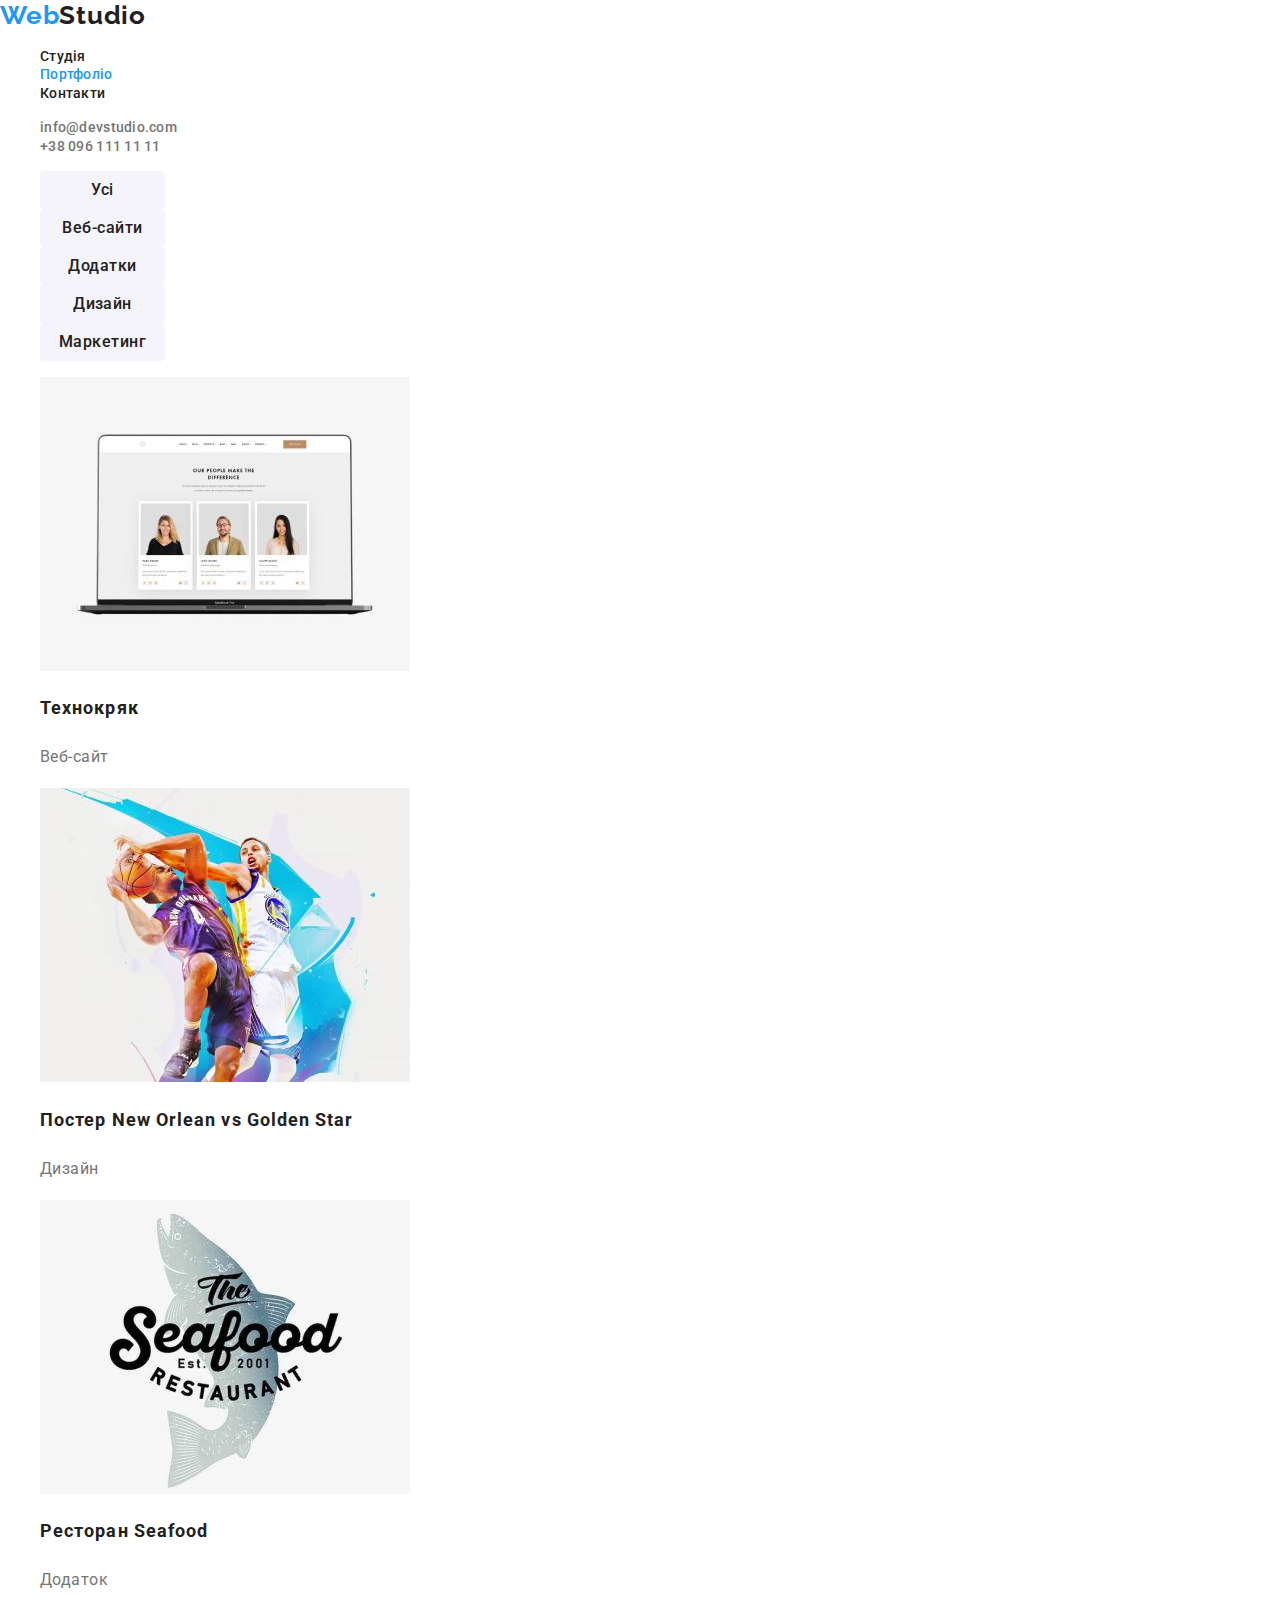
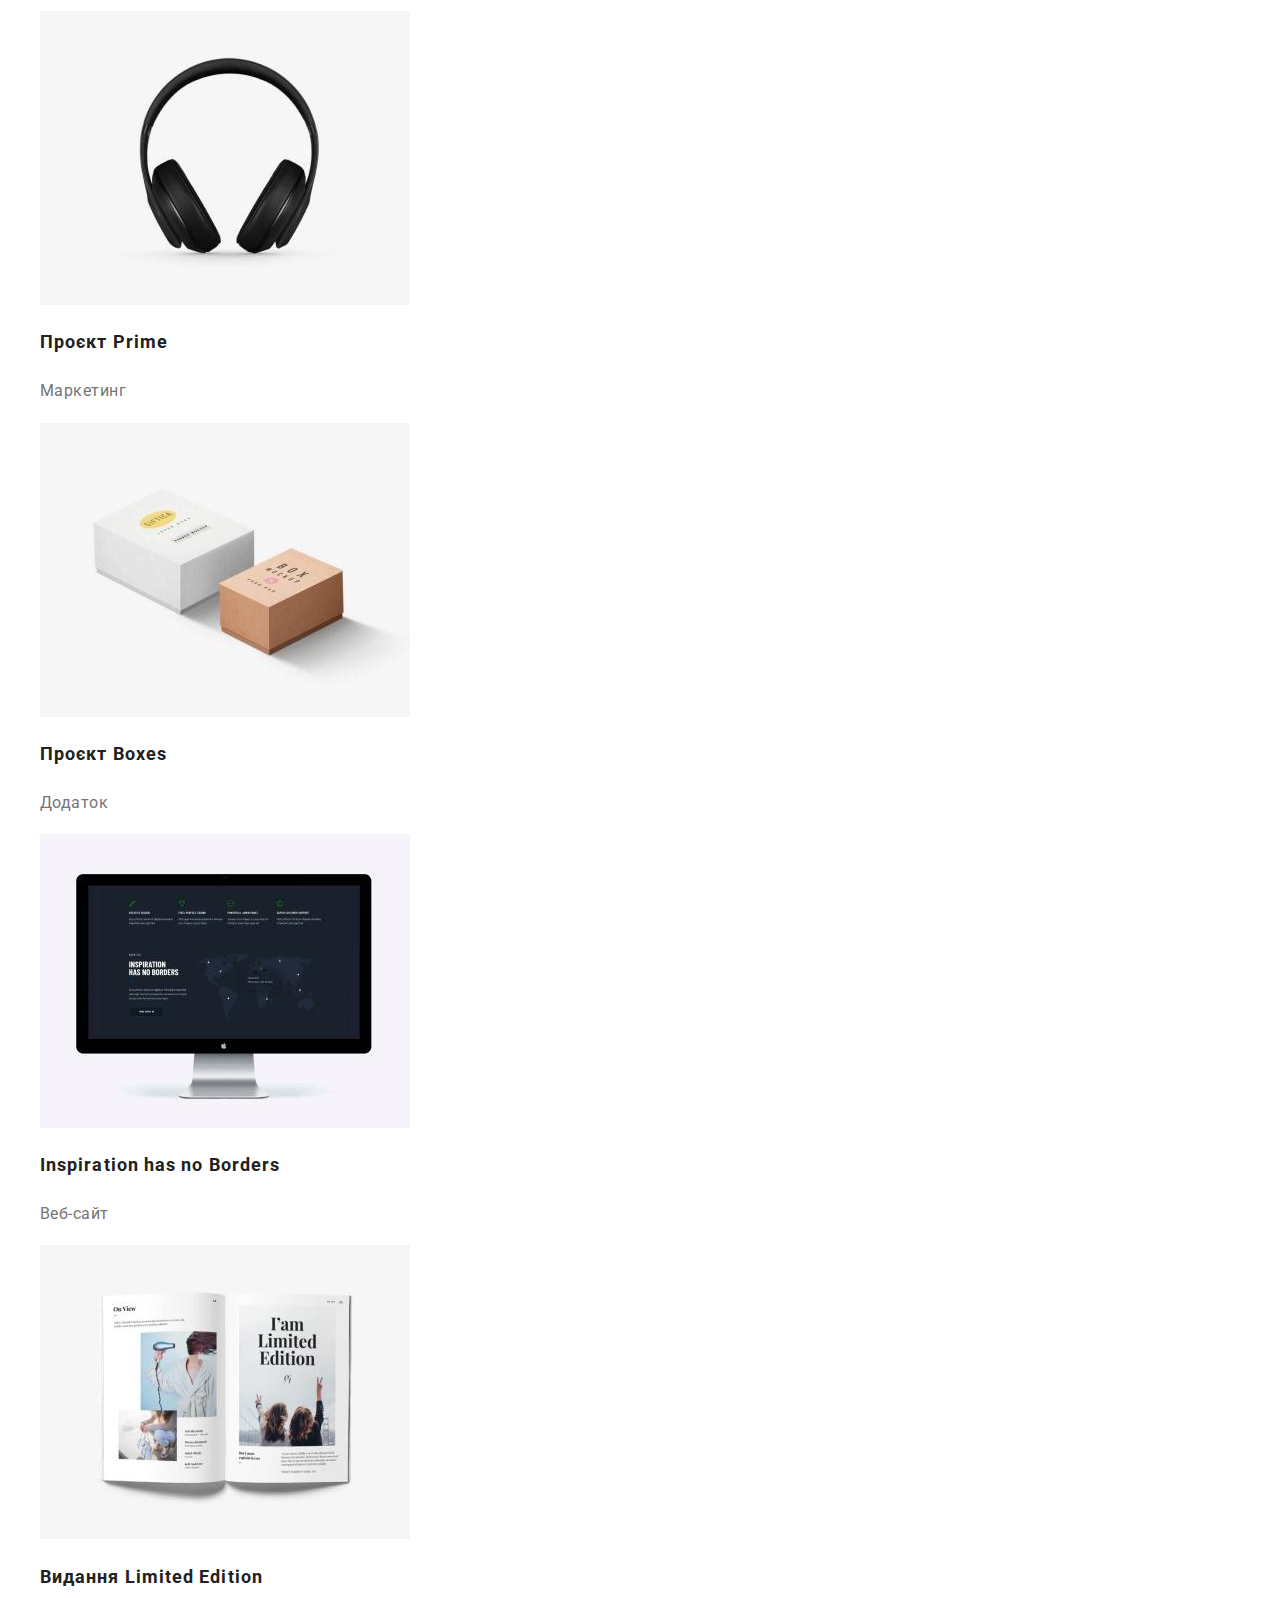
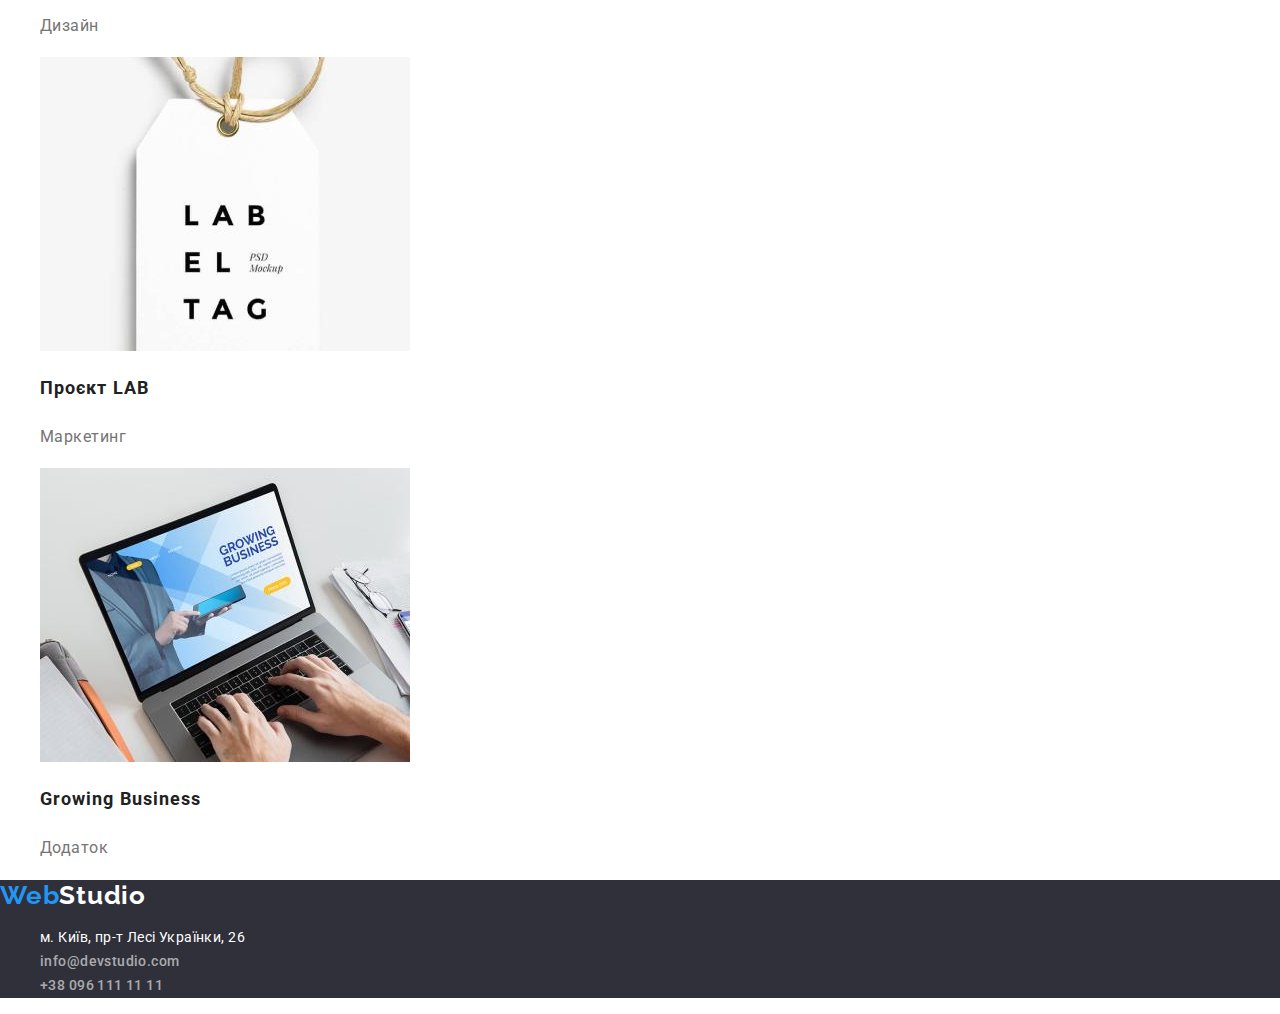
==== portfolio.html @ ff0827ec "start" ====
<!DOCTYPE html>
<html lang="en">
<head>
    <meta charset="UTF-8">
    <meta http-equiv="X-UA-Compatible" content="IE=edge">
    <meta name="viewport" content="width=device-width, initial-scale=1.0">
    <title>Портфоліо</title>
    <link
        rel="stylesheet"
        href="https://cdnjs.cloudflare.com/ajax/libs/modern-normalize/1.0.0/modern-normalize.min.css"
    />
    <link rel="stylesheet" href="./css/styles.css">
    <link href="https://fonts.googleapis.com/css2?family=Raleway:wght@700&family=Roboto:wght@400;500;700;900&display=swap" rel="stylesheet">


</head>
<body>

    <header>
        <nav>
            <a class="logo link" href="/">
                <span>Web</span>Studio
            </a>
    
            <ul class="menu list">
                <li><a class="menu-link link" href="./index.html">Студія</a></li>
                <li><a class="menu-link link active" href="./portfolio.html">Портфоліо</a></li>
                <li><a class="menu-link link" href="">Контакти</a></li>
            </ul>
        </nav>
        <ul class="contact list">
            <li><a class="contact-link link" href="mailto:info@devstudio.com">info@devstudio.com</a></li>
            <li><a class="contact-link link" href="tel:+380961111111">+38 096 111 11 11</a></li>
        </ul>
    </header>

    <main>


        <section class="portfolio">
            <h1>Портфоліо</h1>

                <ul class="filters list">
                    <li><button class="button" type="button">Усі</button></li>
                    <li><button class="button" type="button">Веб-сайти</button></li>
                    <li><button class="button" type="button">Додатки</button></li>
                    <li><button class="button" type="button">Дизайн</button></li>
                    <li><button class="button" type="button">Маркетинг</button></li>
                </ul>

                <ul class="projects list">
                    <li>
                        <img src="images/project1.jpg" alt="Технокряк" width="370" height="294">
                        <h2 class="projects-title">Технокряк</h2>
                        <p class="projects-text">Веб-сайт</p>
                    </li>
                    <li>
                        <img src="images/project2.jpg" alt="Постер New Orlean vs Golden Star" width="370" height="294">
                        <h2 class="projects-title">Постер New Orlean vs Golden Star</h2>
                        <p class="projects-text">Дизайн</p>
                    </li>
                    <li>
                        <img src="images/project3.jpg" alt="Ресторан Seafood" width="370" height="294">
                        <h2 class="projects-title">Ресторан Seafood</h2>
                        <p class="projects-text">Додаток</p>
                    </li>
                    <li>
                        <img src="images/project4.jpg" alt="Проєкт Prime" width="370" height="294">
                        <h2 class="projects-title">Проєкт Prime</h2>
                        <p class="projects-text">Маркетинг</p>
                    </li>
                    <li>
                        <img src="images/project5.jpg" alt="Проєкт Boxes" width="370" height="294">
                        <h2 class="projects-title">Проєкт Boxes</h2>
                        <p class="projects-text">Додаток</p>
                    </li>
                    <li>
                        <img src="images/project6.jpg" alt="Inspiration has no Borders" width="370" height="294">
                        <h2 class="projects-title">Inspiration has no Borders</h2>
                        <p class="projects-text">Веб-сайт</p>
                    </li>
                    <li>
                        <img src="images/project7.jpg" alt="Видання Limited Edition" width="370" height="294">
                        <h2 class="projects-title">Видання Limited Edition</h2>
                        <p class="projects-text">Дизайн</p>
                    </li>
                    <li>
                        <img src="images/project8.jpg" alt="Проєкт LAB" width="370" height="294">
                        <h2 class="projects-title">Проєкт LAB</h2>
                        <p class="projects-text">Маркетинг</p>
                    </li>
                    <li>
                        <img src="images/project9.jpg" alt="Growing Business" width="370" height="294">
                        <h2 class="projects-title">Growing Business</h2>
                        <p class="projects-text">Додаток</p>
                    </li>
                </ul>

        </section>
    </main>

    <footer>
        <a class="logo logo-footer link" href="/"><span>Web</span>Studio</a>
        <address>
            <ul class="contact list">
                <li>
                    <a class="adress adress-footer link" href="https://goo.gl/maps/uo4PSPGy8gMgeVrE9" target="_blank"  rel="noopener noreferrer" >
                        м. Київ, пр-т Лесі Українки, 26
                    </a>
                </li>
                <li><a class="contact-link contact-link-footer link" href="mailto:info@devstudio.com">info@devstudio.com</a></li>
                <li><a class="contact-link contact-link-footer link" href="tel:+380961111111">+38 096 111 11 11</a></li>
            </ul>
        </address>
    </footer>

</body>
</html>
---- css/styles.css ----
:root {
    --background-color: #2F303A;
    --brand-color: #2196F3;
    --white-color: #ffff;
    --black-color: #212121;
  }

body {
    font-family: 'Roboto', 'Raleway', sans-serif;
    color: var(--black-color);
    max-width: 1600px;
    position: relative;
    background: var(--white-color);
    font-style: normal;
    font-weight: 400
}

.link {
    text-decoration: none;
    color: var(--black-color);
}

.list {
    list-style-type: none;
}

.button {
    cursor: pointer;
}

.logo {
    font-family: 'Raleway';
    font-weight: 700;
    font-size: 26px;
    line-height: 1.19;
    letter-spacing: 0.03em;
    color:  var(--black-color);
}

.logo span {
    color: var(--brand-color);
}

.menu-link {
    font-weight: 500;
    font-size: 14px;
    line-height: 1.14;
    letter-spacing: 0.02em;
}

.menu-link:hover,
.menu-link:focus {
    color: var(--brand-color);
}

.menu .active {
    color: var(--brand-color);
}

.contact-link {
    font-style: normal;
    font-weight: 500;
    font-size: 14px;
    line-height: 1.14;
    letter-spacing: 0.02em;
    color: #757575;
}

.contact-link:hover,
.contact-link:focus,
.adress:hover,
.adress:focus {
    color: var(--brand-color);
}

.banner {
    background-color: var(--background-color);
}

.banner .banner-title {
    font-weight: 900;
    font-size: 44px;
    line-height: 1.36;
    text-align: center;
    letter-spacing: 0.06em;
    text-transform: uppercase;
    color: var(--white-color);
}

.banner .button:focus,
.banner .button:hover {
    background-color: var(--brand-color);
    color: var(--white-color);
}

.banner .button {
    width: 216px;
    height: 50px;
    left: 692px;
    top: 430px;
    background: var(--brand-color);
    box-shadow: 0px 4px 4px rgba(0, 0, 0, 0.15);
    border-radius: 4px;
    font-weight: 700;
    font-size: 16px;
    line-height: 1.88;
    align-items: center;
    text-align: center;
    letter-spacing: 0.06em;
    color: var(--white-color);
    border: none;
}

.features > h2 {
    display: none;
}

.features .features-list-title {
    font-weight: 700;
    font-size: 14px;
    line-height: 1.14;
    letter-spacing: 0.03em;
    text-transform: uppercase;
}

.features .features-list-text {
    font-size: 14px;
    line-height: 1.71;
    letter-spacing: 0.03em;
    color: #757575;
}

.doing .doing-title {
    font-weight: 700;
    font-size: 36px;
    line-height: 1.17;
    text-align: center;
    letter-spacing: 0.03em;
}

.team .team-title {
    font-weight: 700;
    font-size: 36px;
    line-height: 1.17;
    text-align: center;
    letter-spacing: 0.03em;
}

.team .team-list-title {
    font-weight: 500;
    font-size: 16px;
    line-height: 1.19;
    text-align: center;
    letter-spacing: 0.03em;
}

.team .team-list-text {
    font-size: 16px;
    line-height: 1.19;
    text-align: center;
    letter-spacing: 0.03em;
    color: #757575;
}

.portfolio > h1 {
    display: none;
}

.filters .button {
    background-color: #F5F4FA;
    border-radius: 4px;
    width: 125px;
    height: 38px;
    left: 593px;
    top: 174px;
    font-weight: 500;
    font-size: 16px;
    line-height: 1.63;
    text-align: center;
    letter-spacing: 0.03em;
    color:  var(--black-color);
    border: none;
}

.filters .button:focus,
.filters .button:hover {
    background-color: var(--brand-color);
    color: var(--white-color);
}

.projects .projects-title {
    font-weight: 700;
    font-size: 18px;
    line-height: 2;
    letter-spacing: 0.06em;
}

.projects .projects-text {
    font-size: 16px;
    line-height: 1.88;
    letter-spacing: 0.03em;
    color: #757575;
}

.logo-footer {
    color: var(--white-color);
}

.adress-footer {
    color: var(--white-color);
    font-style: normal;
    font-size: 14px;
    line-height: 1.71;
    letter-spacing: 0.03em;
}

.contact-link-footer {
    font-size: 14px;
    line-height: 1.71;
    letter-spacing: 0.03em;
    color: rgba(255, 255, 255, 0.6);
}

footer {
    background-color: var(--background-color);
}
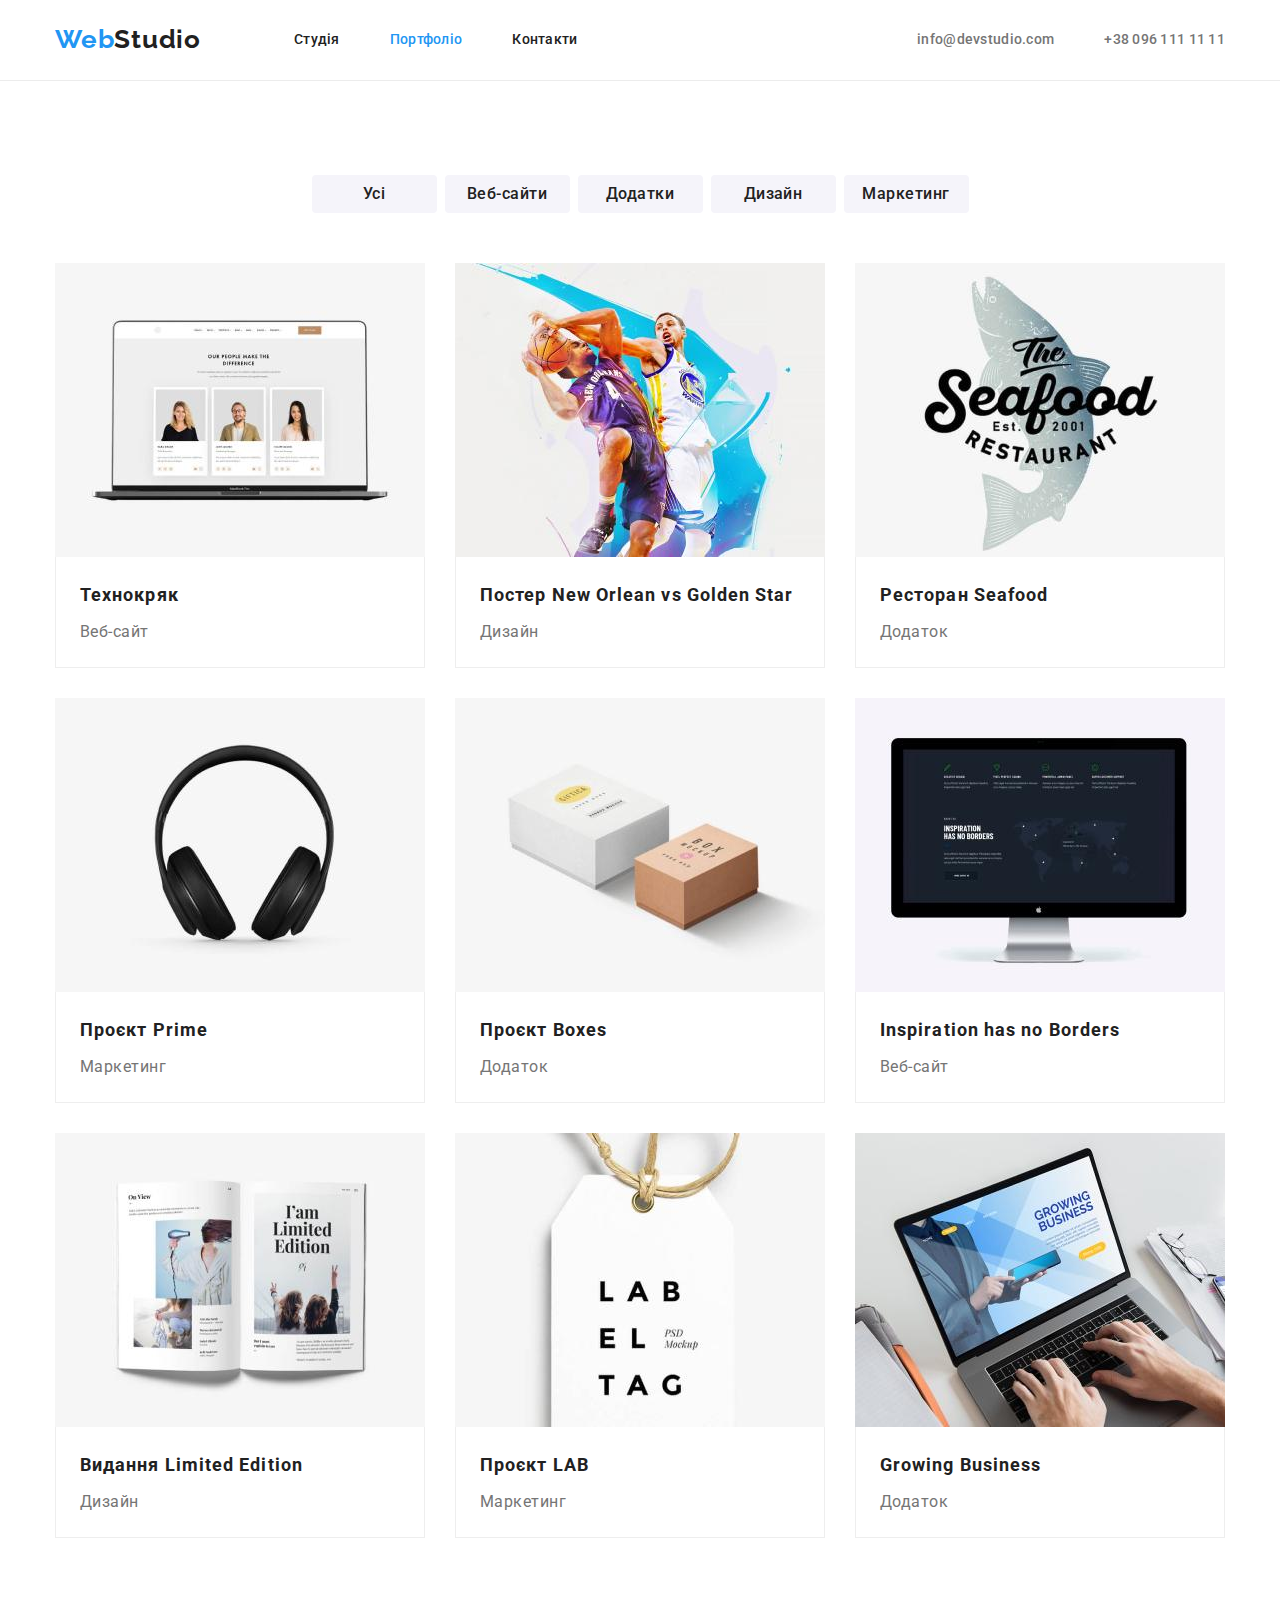
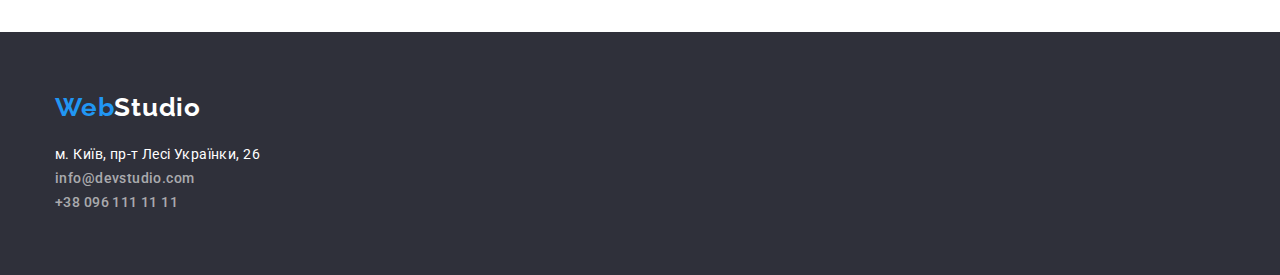
==== commit 7ac5a9fb: "finish module 3" ====
--- a/portfolio.html
+++ b/portfolio.html
@@ -16,103 +16,129 @@
 </head>
 <body>
 
-    <header>
-        <nav>
-            <a class="logo link" href="/">
-                <span>Web</span>Studio
-            </a>
-    
-            <ul class="menu list">
-                <li><a class="menu-link link" href="./index.html">Студія</a></li>
-                <li><a class="menu-link link active" href="./portfolio.html">Портфоліо</a></li>
-                <li><a class="menu-link link" href="">Контакти</a></li>
+    <!-- HEADER -->
+    <header class="page-header">
+        <div class="container page-header-container">
+            <nav class="page-navigation">
+                <a class="logo link" href="/">
+                    <span>Web</span>Studio
+                </a>
+        
+                <ul class="menu list">
+                    <li class="menu-item"><a class="menu-link link" href="./index.html">Студія</a></li>
+                    <li class="menu-item"><a class="menu-link link active" href="./portfolio.html">Портфоліо</a></li>
+                    <li class="menu-item"><a class="menu-link link" href="">Контакти</a></li>
+                </ul>
+            </nav>
+            <ul class="contact-header list">
+                <li><a class="contact-link contact-header-link link" href="mailto:info@devstudio.com">info@devstudio.com</a></li>
+                <li><a class="contact-link contact-header-link link" href="tel:+380961111111">+38 096 111 11 11</a></li>
             </ul>
-        </nav>
-        <ul class="contact list">
-            <li><a class="contact-link link" href="mailto:info@devstudio.com">info@devstudio.com</a></li>
-            <li><a class="contact-link link" href="tel:+380961111111">+38 096 111 11 11</a></li>
-        </ul>
+        </div>
     </header>
 
     <main>
 
-
-        <section class="portfolio">
-            <h1>Портфоліо</h1>
-
-                <ul class="filters list">
-                    <li><button class="button" type="button">Усі</button></li>
-                    <li><button class="button" type="button">Веб-сайти</button></li>
-                    <li><button class="button" type="button">Додатки</button></li>
-                    <li><button class="button" type="button">Дизайн</button></li>
-                    <li><button class="button" type="button">Маркетинг</button></li>
-                </ul>
-
-                <ul class="projects list">
-                    <li>
-                        <img src="images/project1.jpg" alt="Технокряк" width="370" height="294">
-                        <h2 class="projects-title">Технокряк</h2>
-                        <p class="projects-text">Веб-сайт</p>
-                    </li>
-                    <li>
-                        <img src="images/project2.jpg" alt="Постер New Orlean vs Golden Star" width="370" height="294">
-                        <h2 class="projects-title">Постер New Orlean vs Golden Star</h2>
-                        <p class="projects-text">Дизайн</p>
-                    </li>
-                    <li>
-                        <img src="images/project3.jpg" alt="Ресторан Seafood" width="370" height="294">
-                        <h2 class="projects-title">Ресторан Seafood</h2>
-                        <p class="projects-text">Додаток</p>
-                    </li>
-                    <li>
-                        <img src="images/project4.jpg" alt="Проєкт Prime" width="370" height="294">
-                        <h2 class="projects-title">Проєкт Prime</h2>
-                        <p class="projects-text">Маркетинг</p>
-                    </li>
-                    <li>
-                        <img src="images/project5.jpg" alt="Проєкт Boxes" width="370" height="294">
-                        <h2 class="projects-title">Проєкт Boxes</h2>
-                        <p class="projects-text">Додаток</p>
-                    </li>
-                    <li>
-                        <img src="images/project6.jpg" alt="Inspiration has no Borders" width="370" height="294">
-                        <h2 class="projects-title">Inspiration has no Borders</h2>
-                        <p class="projects-text">Веб-сайт</p>
-                    </li>
-                    <li>
-                        <img src="images/project7.jpg" alt="Видання Limited Edition" width="370" height="294">
-                        <h2 class="projects-title">Видання Limited Edition</h2>
-                        <p class="projects-text">Дизайн</p>
-                    </li>
-                    <li>
-                        <img src="images/project8.jpg" alt="Проєкт LAB" width="370" height="294">
-                        <h2 class="projects-title">Проєкт LAB</h2>
-                        <p class="projects-text">Маркетинг</p>
-                    </li>
-                    <li>
-                        <img src="images/project9.jpg" alt="Growing Business" width="370" height="294">
-                        <h2 class="projects-title">Growing Business</h2>
-                        <p class="projects-text">Додаток</p>
-                    </li>
-                </ul>
+        <!-- PORTFOLIO -->
+        <section class="portfolio-section section">
+            <div class="container">
+                <h1 class="visually-hidden">Портфоліо</h1>
+    
+                    <ul class="filters-list list">
+                        <li class="filters-list-item"><button class="button" type="button">Усі</button></li>
+                        <li class="filters-list-item"><button class="button" type="button">Веб-сайти</button></li>
+                        <li class="filters-list-item"><button class="button" type="button">Додатки</button></li>
+                        <li class="filters-list-item"><button class="button" type="button">Дизайн</button></li>
+                        <li class="filters-list-item"><button class="button" type="button">Маркетинг</button></li>
+                    </ul>
+    
+                    <ul class="projects-list list">
+                        <li class="project-list-item">
+                            <img src="images/project1.jpg" alt="Технокряк" width="370" height="294">
+                            <div class="project-descr">
+                                <h2 class="project-title">Технокряк</h2>
+                                <p class="project-text">Веб-сайт</p>
+                            </div>
+                        </li>
+                        <li class="project-list-item">
+                            <img src="images/project2.jpg" alt="Постер New Orlean vs Golden Star" width="370" height="294">
+<div class="project-descr">
+                                <h2 class="project-title">Постер New Orlean vs Golden Star</h2>
+                                <p class="project-text">Дизайн</p>
+</div>
+                        </li>
+                        <li class="project-list-item">
+                            <img src="images/project3.jpg" alt="Ресторан Seafood" width="370" height="294">
+                            <div class="project-descr">
+                                <h2 class="project-title">Ресторан Seafood</h2>
+                                <p class="project-text">Додаток</p>
+                            </div>
+                        </li>
+                        <li class="project-list-item">
+                            <img src="images/project4.jpg" alt="Проєкт Prime" width="370" height="294">
+                            <div class="project-descr">
+                                <h2 class="project-title">Проєкт Prime</h2>
+                                <p class="project-text">Маркетинг</p>
+                            </div>
+                        </li>
+                        <li class="project-list-item">
+                            <img src="images/project5.jpg" alt="Проєкт Boxes" width="370" height="294">
+                            <div class="project-descr">
+                                <h2 class="project-title">Проєкт Boxes</h2>
+                                <p class="project-text">Додаток</p>
+                            </div>
+                        </li>
+                        <li class="project-list-item">
+                            <img src="images/project6.jpg" alt="Inspiration has no Borders" width="370" height="294">
+                            <div class="project-descr">
+                                <h2 class="project-title">Inspiration has no Borders</h2>
+                                <p class="project-text">Веб-сайт</p>
+                            </div>
+                        </li>
+                        <li class="project-list-item">
+                            <img src="images/project7.jpg" alt="Видання Limited Edition" width="370" height="294">
+                            <div class="project-descr">
+                                <h2 class="project-title">Видання Limited Edition</h2>
+                                <p class="project-text">Дизайн</p>
+                            </div>
+                        </li>
+                        <li class="project-list-item">
+                            <img src="images/project8.jpg" alt="Проєкт LAB" width="370" height="294">
+                            <div class="project-descr">
+                                <h2 class="project-title">Проєкт LAB</h2>
+                                <p class="project-text">Маркетинг</p>
+                            </div>
+                        </li>
+                        <li class="project-list-item">
+                            <img src="images/project9.jpg" alt="Growing Business" width="370" height="294">
+                            <div class="project-descr">
+                                <h2 class="project-title">Growing Business</h2>
+                                <p class="project-text">Додаток</p>
+                            </div class="project-descr">
+                        </li>
+                    </ul>
+            </div>
 
         </section>
     </main>
 
-    <footer>
-        <a class="logo logo-footer link" href="/"><span>Web</span>Studio</a>
-        <address>
-            <ul class="contact list">
-                <li>
-                    <a class="adress adress-footer link" href="https://goo.gl/maps/uo4PSPGy8gMgeVrE9" target="_blank"  rel="noopener noreferrer" >
-                        м. Київ, пр-т Лесі Українки, 26
-                    </a>
-                </li>
-                <li><a class="contact-link contact-link-footer link" href="mailto:info@devstudio.com">info@devstudio.com</a></li>
-                <li><a class="contact-link contact-link-footer link" href="tel:+380961111111">+38 096 111 11 11</a></li>
-            </ul>
-        </address>
-    </footer>
+        <!-- FOOTER -->
+        <footer class="footer">
+            <div class="container">
+                <a class="logo logo-footer link" href="/"><span>Web</span>Studio</a>
+                <address>
+                    <ul class="contact-footer list">
+                        <li>
+                            <a class="adress adress-footer link" href="https://goo.gl/maps/uo4PSPGy8gMgeVrE9" target="_blank"  rel="noopener noreferrer" >
+                                м. Київ, пр-т Лесі Українки, 26
+                            </a>
+                        </li>
+                        <li><a class="contact-link contact-link-footer link" href="mailto:info@devstudio.com">info@devstudio.com</a></li>
+                        <li><a class="contact-link contact-link-footer link" href="tel:+380961111111">+38 096 111 11 11</a></li>
+                    </ul>
+                </address>
+            </div>
+        </footer>
 
 </body>
 </html>--- a/css/styles.css
+++ b/css/styles.css
@@ -8,13 +8,37 @@
 body {
     font-family: 'Roboto', 'Raleway', sans-serif;
     color: var(--black-color);
-    max-width: 1600px;
-    position: relative;
     background: var(--white-color);
     font-style: normal;
     font-weight: 400
 }
 
+h1,
+h2,
+h3,
+h4,
+h5,
+h6,
+p {
+  margin-top: 0;
+  margin-bottom: 0;
+}
+
+ul,
+ol {
+  margin-top: 0;
+  margin-bottom: 0;
+  padding-left: 0;
+}
+
+img {
+  display: block;
+}
+
+button {
+  cursor: pointer;
+}
+
 .link {
     text-decoration: none;
     color: var(--black-color);
@@ -26,7 +50,34 @@
 
 .button {
     cursor: pointer;
-}
+    border: none;
+}
+
+.visually-hidden {
+    position: absolute;
+    width: 1px;
+    height: 1px;
+    margin: -1px;
+    padding: 0;
+    overflow: hidden;
+    border: 0;
+    clip: rect(0 0 0 0);
+}
+
+.container {
+    width: 1200px;
+    padding-left: 15px;
+    padding-right: 15px;
+    margin-left: auto;
+    margin-right: auto;
+}
+
+.section {
+    padding-top: 94px;
+    padding-bottom: 94px;
+}
+
+/* ==================== COMPONENTS ==================== */
 
 .logo {
     font-family: 'Raleway';
@@ -41,20 +92,31 @@
     color: var(--brand-color);
 }
 
-.menu-link {
-    font-weight: 500;
-    font-size: 14px;
-    line-height: 1.14;
-    letter-spacing: 0.02em;
-}
-
-.menu-link:hover,
-.menu-link:focus {
-    color: var(--brand-color);
-}
-
-.menu .active {
-    color: var(--brand-color);
+/* ==================== COMPONENTS ==================== */
+
+/* ==================== HEADER ==================== */
+
+.page-header {
+    padding-top: 24px;
+    padding-bottom: 25px;
+    border-bottom: 1px solid #ECECEC;
+}
+
+.page-header-container {
+    display: flex;
+    align-items: center;
+}
+
+.page-navigation {
+    display: flex;
+    align-items: center;
+    column-gap: 93px;
+}
+
+.contact-header {
+    display: flex;
+    column-gap: 50px;
+    margin-left: auto;
 }
 
 .contact-link {
@@ -73,11 +135,37 @@
     color: var(--brand-color);
 }
 
-.banner {
+.menu {
+    display: flex;
+    column-gap: 50px;
+}
+
+.menu-link {
+    font-weight: 500;
+    font-size: 14px;
+    line-height: 1.14;
+    letter-spacing: 0.02em;
+}
+
+.menu-link:hover,
+.menu-link:focus {
+    color: var(--brand-color);
+}
+
+.page-navigation .active {
+    color: var(--brand-color);
+}
+
+/* ==================== HEADER ==================== */
+
+/* ==================== HERO ==================== */
+
+.hero {
     background-color: var(--background-color);
 }
 
-.banner .banner-title {
+.hero .hero-title {
+    width: 696px;
     font-weight: 900;
     font-size: 44px;
     line-height: 1.36;
@@ -85,88 +173,149 @@
     letter-spacing: 0.06em;
     text-transform: uppercase;
     color: var(--white-color);
-}
-
-.banner .button:focus,
-.banner .button:hover {
+    margin-top: 153px;
+    margin-left: auto;
+    margin-right: auto;
+}
+
+.hero .button:focus,
+.hero .button:hover {
     background-color: var(--brand-color);
     color: var(--white-color);
 }
 
-.banner .button {
-    width: 216px;
-    height: 50px;
-    left: 692px;
-    top: 430px;
+.hero .button {
+    /* min-width: 216px;
+    height: 50px; */
+    min-width: 216px;
+    padding: 10px 32px;
     background: var(--brand-color);
-    box-shadow: 0px 4px 4px rgba(0, 0, 0, 0.15);
     border-radius: 4px;
     font-weight: 700;
     font-size: 16px;
     line-height: 1.88;
-    align-items: center;
-    text-align: center;
     letter-spacing: 0.06em;
     color: var(--white-color);
-    border: none;
-}
-
-.features > h2 {
-    display: none;
-}
-
-.features .features-list-title {
+    display: block;
+    margin: 30px auto 153px;
+}
+
+/* ==================== HERO ==================== */
+
+/* ==================== FEATURES ==================== */
+
+.features {
+    display: flex;
+    gap: 30px;
+}
+
+.features-card {
+    flex-basis: calc((100% - 90px) / 4);
+}
+
+.features-list-title {
     font-weight: 700;
     font-size: 14px;
     line-height: 1.14;
     letter-spacing: 0.03em;
     text-transform: uppercase;
-}
-
-.features .features-list-text {
+    padding-bottom: 10px;
+}
+
+.features-list-text {
     font-size: 14px;
     line-height: 1.71;
     letter-spacing: 0.03em;
     color: #757575;
 }
 
-.doing .doing-title {
+/* ==================== FEATURES ==================== */
+
+/* ==================== DOING ==================== */
+
+.doing-section {
+    padding-bottom: 94px;
+}
+
+.doing-title {
     font-weight: 700;
     font-size: 36px;
     line-height: 1.17;
     text-align: center;
     letter-spacing: 0.03em;
-}
-
-.team .team-title {
+    padding-bottom: 50px;
+}
+
+.doing-list {
+    display: flex;
+    flex-wrap: wrap;
+    gap: 30px;
+}
+
+.doing-list-item {
+    flex-basis: calc((100% - 60px) / 3);
+}
+
+/* ==================== DOING ==================== */
+
+/* ==================== TEAM ==================== */
+.team-section {
+    background-color: #F5F4FA;
+}
+
+.team-title {
     font-weight: 700;
     font-size: 36px;
     line-height: 1.17;
     text-align: center;
     letter-spacing: 0.03em;
-}
-
-.team .team-list-title {
+    padding-bottom: 50px;
+}
+
+.team-list {
+    display: flex;
+    flex-wrap: wrap;
+    gap: 30px;
+}
+
+.team-list-item {
+    flex-basis: calc((100% - 90px) / 4);
+    box-shadow: 0px 1px 3px rgba(0, 0, 0, 0.12), 0px 1px 1px rgba(0, 0, 0, 0.14), 0px 2px 1px rgba(0, 0, 0, 0.2);
+    border-radius: 0px 0px 4px 4px;
+    background-color: #FFFFFF;
+}
+
+.team-list-title {
     font-weight: 500;
     font-size: 16px;
     line-height: 1.19;
     text-align: center;
     letter-spacing: 0.03em;
-}
-
-.team .team-list-text {
+    padding-top: 30px;
+    padding-bottom: 10px;
+}
+
+.team-list-text {
     font-size: 16px;
     line-height: 1.19;
     text-align: center;
     letter-spacing: 0.03em;
     color: #757575;
-}
-
-.portfolio > h1 {
-    display: none;
-}
-
-.filters .button {
+    padding-bottom: 30px;
+}
+
+/* ==================== TEAM ==================== */
+
+/* ==================== PORTFOLIO ==================== */
+
+.filters-list {
+    display: flex;
+    flex-wrap: wrap;
+    gap: 8px;
+    justify-content: center;
+}
+
+.filters-list .button {
     background-color: #F5F4FA;
     border-radius: 4px;
     width: 125px;
@@ -182,30 +331,57 @@
     border: none;
 }
 
-.filters .button:focus,
-.filters .button:hover {
+.filters-list .button:focus,
+.filters-list .button:hover {
     background-color: var(--brand-color);
     color: var(--white-color);
 }
 
-.projects .projects-title {
+.projects-list {
+    display: flex;
+    flex-wrap: wrap;
+    gap: 30px;
+    padding-top: 50px;
+    background: var(--white-color);
+}
+
+.project-descr {
+    padding: 20px 24px;
+    border: 1px solid #EEEEEE;;
+    border-top: none;
+}
+
+.project-list-item {
+    flex-basis: calc((100% - 60px) / 3);
+}
+
+.project-title {
     font-weight: 700;
     font-size: 18px;
     line-height: 2;
     letter-spacing: 0.06em;
-}
-
-.projects .projects-text {
+    padding-bottom: 4px;
+}
+
+.project-text {
     font-size: 16px;
     line-height: 1.88;
     letter-spacing: 0.03em;
     color: #757575;
 }
 
+/* ==================== PORTFOLIO ==================== */
+
+/* ==================== FOOTER ==================== */
+
 .logo-footer {
     color: var(--white-color);
 }
 
+.contact-footer {
+    padding-top: 20px;
+}
+
 .adress-footer {
     color: var(--white-color);
     font-style: normal;
@@ -221,6 +397,10 @@
     color: rgba(255, 255, 255, 0.6);
 }
 
-footer {
+.footer {
     background-color: var(--background-color);
-}+    padding-top: 60px;
+    padding-bottom: 60px;
+}
+
+/* ==================== FOOTER ==================== */